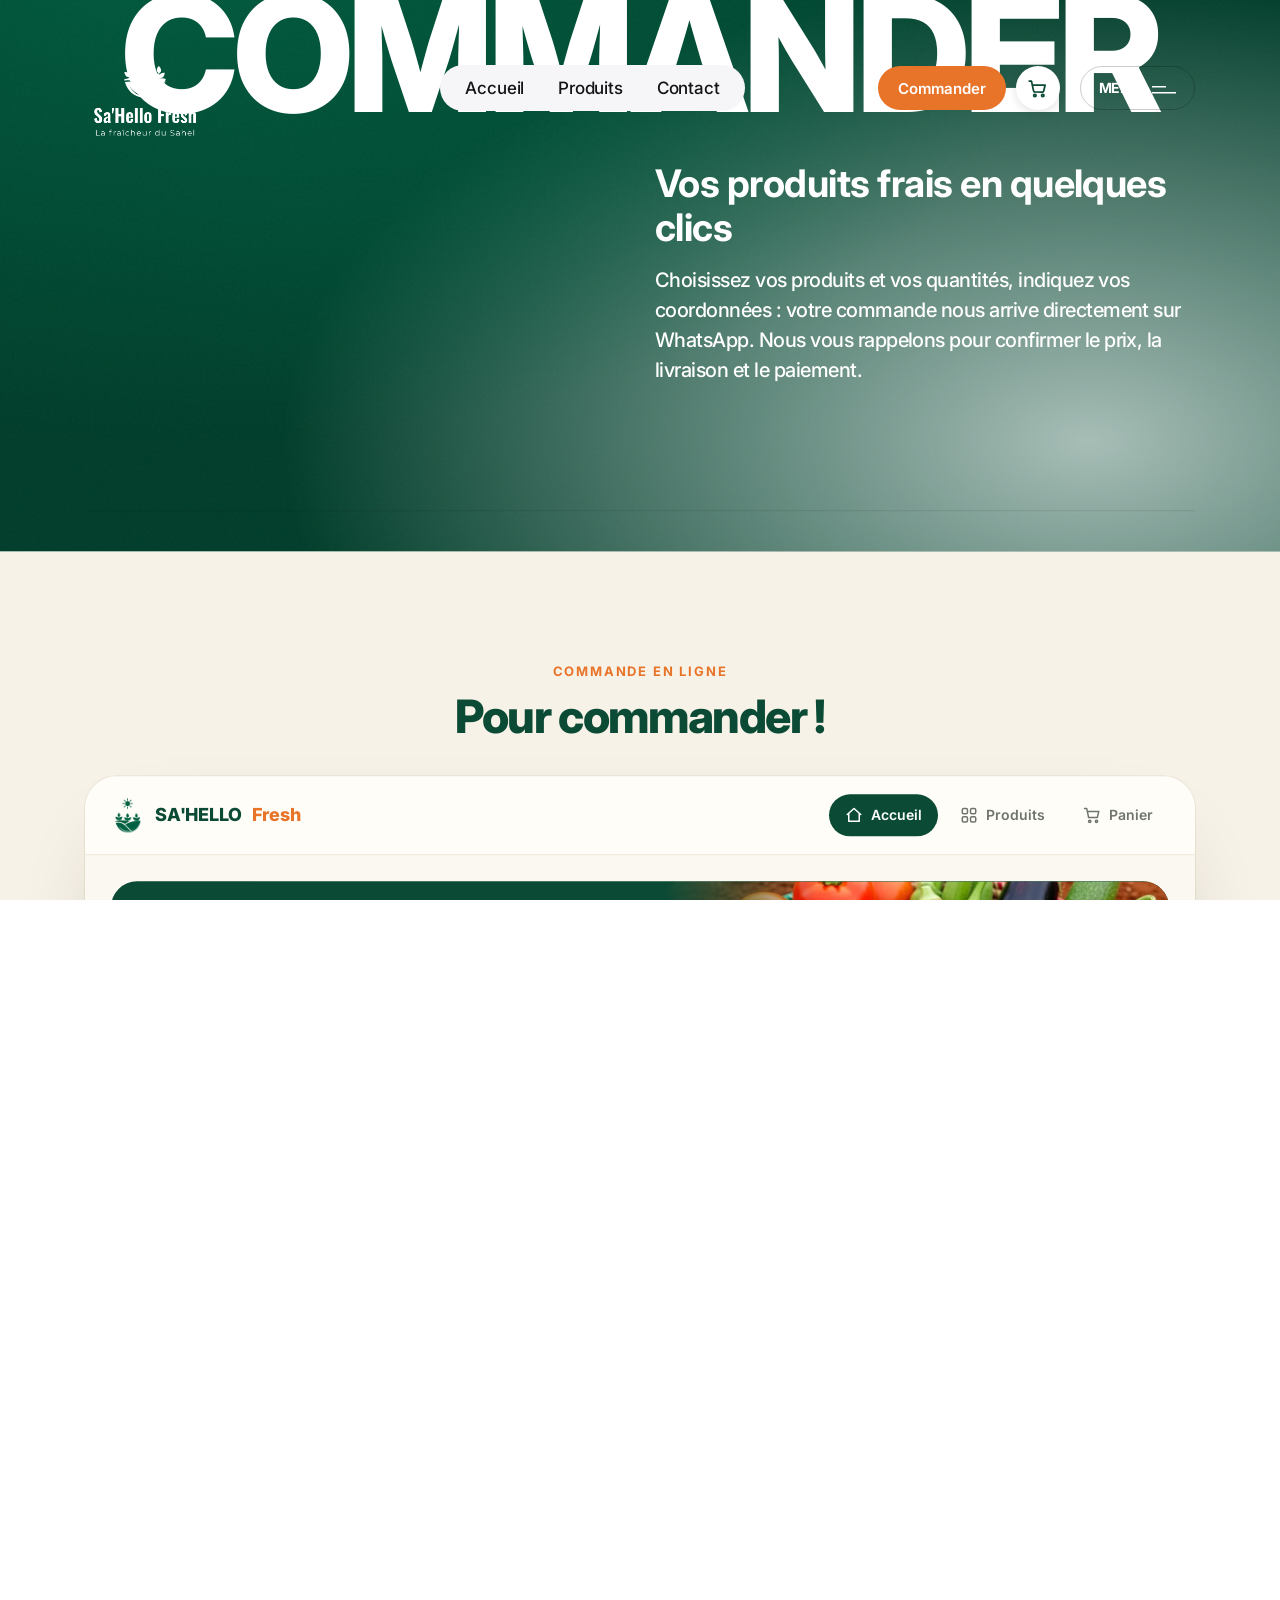
==== commander.html @ 75d5ff92 "Page Commander dédiée, boutons Commander et panier dans le menu, panier visible sur tout le site Co-" ====
<!doctype html>
<html class="no-js agntix-light" lang="zxx">

<head>

    <meta charset="utf-8">
    <meta http-equiv="x-ua-compatible" content="ie=edge">
    <title>Commander - SA'HELLO Fresh</title>
    <meta name="description" content="">
    <meta name="viewport" content="width=device-width, initial-scale=1">

    <!-- Place favicon.ico in the root directory -->
    <link rel="shortcut icon" type="image/x-icon" href="assetsahello/logo/logoavecfond.png">

    <!-- CSS here -->
    <!-- CSS here -->
    <link rel="stylesheet" href="assets/css/bootstrap.css">
    <link rel="stylesheet" href="assets/css/slick.css">
    <link rel="stylesheet" href="assets/css/swiper-bundle.css">
    <link rel="stylesheet" href="assets/css/magnific-popup.css">
    <link rel="stylesheet" href="assets/css/font-awesome-pro.css">
    <link rel="stylesheet" href="assets/css/spacing.css">
    <link rel="stylesheet" href="assets/css/atropos.min.css">
    <link rel="stylesheet" href="assets/css/main.css">
    <style>
        .tp-portfolio-masonry-header-green {
            position: relative;
            background: #003d2a !important;
            overflow: hidden;
        }
        .tp-portfolio-masonry-header-green::before {
            content: '';
            position: absolute;
            inset: 0;
            background: 
                radial-gradient(ellipse 100% 100% at 15% 15%, rgba(0, 95, 65, 0.9) 0%, rgba(0, 95, 65, 0.4) 40%, transparent 70%),
                radial-gradient(ellipse 90% 90% at 85% 85%, rgba(237, 244, 242, 0.7) 0%, rgba(237, 244, 242, 0.3) 40%, transparent 70%),
                radial-gradient(ellipse 60% 60% at 50% 50%, rgba(0, 95, 65, 0.2) 0%, transparent 70%);
            pointer-events: none;
            z-index: 0;
        }
        .tp-portfolio-masonry-header-green::after {
            content: '';
            position: absolute;
            inset: 0;
            background-image: url("data:image/svg+xml,%3Csvg viewBox='0 0 256 256' xmlns='http://www.w3.org/2000/svg'%3E%3Cfilter id='noise'%3E%3CfeTurbulence type='fractalNoise' baseFrequency='0.9' numOctaves='4' stitchTiles='stitch'/%3E%3CfeColorMatrix type='saturate' values='0'/%3E%3C/filter%3E%3Crect width='100%25' height='100%25' filter='url(%23noise)'/%3E%3C/svg%3E");
            opacity: 0.03;
            pointer-events: none;
            z-index: 1;
        }
        .tp-portfolio-masonry-header-green .container,
        .tp-portfolio-masonry-header-green .tp-portfolio-masonry-heading,
        .tp-portfolio-masonry-header-green .tp-portfolio-masonry-wrap {
            position: relative;
            z-index: 2;
        }
        .tp-portfolio-masonry-header-green .tp-portfolio-masonry-big-text,
        .tp-portfolio-masonry-header-green .tp-portfolio-masonry-top-right p,
        .tp-portfolio-masonry-header-green .tp-portfolio-masonry-social a {
            color: #FFFFFF !important;
        }
        .tp-header-inner-style .tp-header-14-bar-wrap .tp-header-8-bar:not(:hover) span {
            color: #FFFFFF !important;
        }
        .tp-header-inner-style .tp-header-14-bar-wrap .tp-header-8-bar:not(:hover) span svg path {
            fill: #FFFFFF !important;
        }
        .header-sticky.tp-header-inner-style .tp-header-menu > nav > ul > li > a {
            color: #2A4C3A !important;
        }
        .header-sticky.tp-header-inner-style .tp-header-dropdown nav ul li.has-dropdown::after {
            color: #2A4C3A !important;
        }
        .header-sticky.tp-header-inner-style .tp-header-14-bar-wrap .tp-header-8-bar span {
            color: #2A4C3A !important;
        }
        .header-sticky.tp-header-inner-style .tp-header-14-bar-wrap .tp-header-8-bar span svg path {
            fill: #2A4C3A !important;
        }
        .tp-copyright-style-6 .tp-copyright-big-text {
            color: #FFFFFF !important;
        }
        .tp-footer-style-6 .tp-footer-widget-menu ul li a:hover {
            color: #2A4C3A !important;
            background: linear-gradient(135deg, #2A4C3A 0%, #ffffff 100%) !important;
        }
        .tp-footer-style-6 .tp-footer-widget-social a:hover {
            color: #2A4C3A !important;
            background: linear-gradient(135deg, #2A4C3A 0%, #ffffff 100%) !important;
        }
        .tp-footer-style-6 .tp-footer-widget-info a:hover {
            color: #D0FF71 !important;
        }
        .tp-footer-style-6 .tp-footer-widget-title-sm.pre::before {
            background: linear-gradient(135deg, #2A4C3A 0%, #ffffff 100%) !important;
        }
        /* Bloc d'introduction : accroche en gros, texte courant plus léger */
        .tp-portfolio-masonry-top-right p.produits-accroche {
            font-size: 38px;
            font-weight: 700;
            line-height: 1.15;
            margin-bottom: 16px;
        }
        .tp-portfolio-masonry-top-right p:not(.produits-accroche) {
            font-size: 20px;
            font-weight: 500;
            line-height: 1.5;
        }
        @media (max-width: 767px) {
            .tp-portfolio-masonry-top-right p.produits-accroche { font-size: 26px; }
            .tp-portfolio-masonry-top-right p:not(.produits-accroche) { font-size: 16px; }
        }
        /* page Commander : bandeau compact, la boutique arrive vite */
        .sh-cmd-head { padding-top: 170px !important; padding-bottom: 40px !important; }
        .sh-cmd-head .tp-portfolio-masonry-heading { padding-bottom: 36px !important; }
        .sh-cmd-head .tp-portfolio-masonry-big-text { font-size: clamp(46px, 12.6vw, 220px); letter-spacing: -0.035em; white-space: nowrap; }
        .sh-cmd-head .tp-portfolio-masonry-big-text div { display: inline-block; }
        .sh-cmd-head .tp-portfolio-masonry-top-right p:not(.produits-accroche) { margin-bottom: 0; }
        @media (max-width: 1199px) { .sh-cmd-head { padding-top: 205px !important; } }
    </style>
    <link rel="stylesheet" href="assets/css/commande.css">

    <link rel="stylesheet" href="assets/css/panier.css">
</head>

<body class="tp-magic-cursor">

    <!-- Begin magic cursor -->
    <div id="magic-cursor" class="cursor-bg-red">
        <div id="ball"></div>
    </div>
    <!-- End magic cursor -->

    <!-- preloader -->

    <!-- preloader -->
    <div id="preloader">
        <h2 class="preloader-title">Sa'Hello Fresh</h2>
        <div class="preloader">
            <span></span>
            <span></span>
        </div>
    </div>
    <!-- preloader end  -->
    <!-- preloader end  -->

    <!-- back to top start -->
    <!-- back to top start -->
    <div class="back-to-top-wrapper">
        <button id="back_to_top" type="button" class="back-to-top-btn">
            <svg width="12" height="7" viewBox="0 0 12 7" fill="none" xmlns="http://www.w3.org/2000/svg">
                <path d="M11 6L6 1L1 6" stroke="currentColor" stroke-width="1.5" stroke-linecap="round" stroke-linejoin="round" />
            </svg>
        </button>
    </div>
    <!-- back to top end -->
    <!-- back to top end -->

    <!-- offcanvas start -->
    <!-- tp-offcanvus-area-start -->
    <div class="tp-offcanvas-area">
        <div class="tp-offcanvas-wrapper tp-offcanvas-sahello">
            <div class="tp-offcanvas-top d-flex align-items-center justify-content-between">
                <div class="tp-offcanvas-logo">
                    <a href="index.html">
                        <img class="logo-1" data-width="120" src="assetsahello/logo/logo1.png" alt="SA'HELLO">
                        <img class="logo-2" data-width="120" src="assetsahello/logo/logoblanc.png" alt="SA'HELLO">
                    </a>
                </div>
                <div class="tp-offcanvas-close">
                    <button class="tp-offcanvas-close-btn">
                        <svg width="37" height="38" viewBox="0 0 37 38" fill="none" xmlns="http://www.w3.org/2000/svg">
                            <path d="M9.19141 9.80762L27.5762 28.1924" stroke="currentColor" stroke-width="1.5" stroke-linecap="round" stroke-linejoin="round" />
                            <path d="M9.19141 28.1924L27.5762 9.80761" stroke="currentColor" stroke-width="1.5" stroke-linecap="round" stroke-linejoin="round" />
                        </svg>
                    </button>
                </div>
            </div>
            <div class="tp-offcanvas-main">
                <div class="tp-offcanvas-content d-none d-xl-block">
                    <h3 class="tp-offcanvas-title">SA'HELLO FRESH</h3>
                    <p>Des produits frais et sains toute l'année à proximité. Agriculture écologique au Mali.</p>
                </div>
                <div class="tp-offcanvas-menu d-xl-none">
                    <nav></nav>
                </div>
                <div class="tp-offcanvas-contact">
                    <h3 class="tp-offcanvas-title sm">Contact</h3>
                    <ul>
                        <li><a href="tel:+22370436243">+223 70 43 62 43</a></li>
                        <li><a href="tel:+22370437443">+223 70 43 74 43</a></li>
                        <li><a href="mailto:contact@sahello.com">contact@sahello.com</a></li>
                        <li><a href="https://www.google.com/maps/search/Kati+Sananfara+Mali" target="_blank">Kati Sananfara, Mali</a></li>
                    </ul>
                </div>
                <div class="tp-offcanvas-social">
                    <h3 class="tp-offcanvas-title sm">Suivez-nous</h3>
                    <ul>
                        <li>
                            <a href="#">
                                <svg width="16" height="16" viewBox="0 0 16 16" fill="none" xmlns="http://www.w3.org/2000/svg">
                                    <path d="M11.25 1.5H4.75C2.95507 1.5 1.5 2.95507 1.5 4.75V11.25C1.5 13.0449 2.95507 14.5 4.75 14.5H11.25C13.0449 14.5 14.5 13.0449 14.5 11.25V4.75C14.5 2.95507 13.0449 1.5 11.25 1.5Z" stroke="currentColor" stroke-width="1.5" stroke-linecap="round" stroke-linejoin="round" />
                                    <path d="M10.6016 7.5907C10.6818 8.13166 10.5894 8.68414 10.3375 9.16955C10.0856 9.65497 9.68711 10.0486 9.19862 10.2945C8.71014 10.5404 8.15656 10.6259 7.61663 10.5391C7.0767 10.4522 6.57791 10.1972 6.19121 9.81055C5.80451 9.42385 5.54959 8.92506 5.46271 8.38513C5.37583 7.8452 5.46141 7.29163 5.70728 6.80314C5.95315 6.31465 6.34679 5.91613 6.83221 5.66425C7.31763 5.41238 7.87011 5.31998 8.41107 5.4002C8.96287 5.48202 9.47372 5.73915 9.86817 6.1336C10.2626 6.52804 10.5197 7.0389 10.6016 7.5907Z" stroke="currentColor" stroke-width="1.5" stroke-linecap="round" stroke-linejoin="round" />
                                    <path d="M11.5742 4.42578H11.5842" stroke="currentColor" stroke-width="1.5" stroke-linecap="round" stroke-linejoin="round" />
                                </svg>
                            </a>
                        </li>
                        <li>
                            <a href="#">
                                <svg width="18" height="18" viewBox="0 0 18 18" fill="none" xmlns="http://www.w3.org/2000/svg">
                                    <path d="M2.50589 12.7494C4.57662 16.336 9.16278 17.5648 12.7494 15.4941C14.2113 14.65 15.2816 13.388 15.8962 11.9461C16.7895 9.85066 16.7208 7.37526 15.4941 5.25063C14.2674 3.12599 12.1581 1.82872 9.89669 1.55462C8.34063 1.366 6.71259 1.66183 5.25063 2.50589C1.66403 4.57662 0.435172 9.16278 2.50589 12.7494Z" stroke="currentColor" stroke-width="1.5" />
                                    <path d="M12.7127 15.4292C12.7127 15.4292 12.0086 10.4867 10.5011 7.87559C8.99362 5.26451 5.28935 2.57155 5.28935 2.57155M5.68449 15.6124C6.79553 12.2606 12.34 8.54524 16.3975 9.43537M12.311 2.4082C11.1953 5.72344 5.75732 9.38453 1.71875 8.58915" stroke="currentColor" stroke-width="1.5" stroke-linecap="round" />
                                </svg>
                            </a>
                        </li>
                        <li>
                            <a href="#">
                                <svg width="18" height="11" viewBox="0 0 18 11" fill="none" xmlns="http://www.w3.org/2000/svg">
                                    <path d="M1 5.5715H6.33342C7.62867 5.5715 8.61917 6.56199 8.61917 7.85725C8.61917 9.15251 7.62867 10.143 6.33342 10.143H1.76192C1.30477 10.143 1 9.83823 1 9.38108V1.76192C1 1.30477 1.30477 1 1.76192 1H5.5715C6.86676 1 7.85725 1.99049 7.85725 3.28575C7.85725 4.58101 6.86676 5.5715 5.5715 5.5715H1Z" stroke="currentColor" stroke-width="1.5" stroke-miterlimit="10"></path>
                                    <path d="M10.9062 7.09454H17.0016C17.0016 5.41832 15.6301 4.04688 13.9539 4.04688C12.2777 4.04688 10.9062 5.41832 10.9062 7.09454ZM10.9062 7.09454C10.9062 8.77076 12.2777 10.1422 13.9539 10.1422H15.2492" stroke="currentColor" stroke-width="1.5" stroke-miterlimit="10" stroke-linecap="round" stroke-linejoin="round"></path>
                                    <path d="M16.1125 1.44434H11.668" stroke="currentColor" stroke-width="1.2" stroke-miterlimit="10" stroke-linecap="round" stroke-linejoin="round"></path>
                                </svg>
                            </a>
                        </li>
                        <li>
                            <a href="#">
                                <svg width="18" height="14" viewBox="0 0 18 14" fill="none" xmlns="http://www.w3.org/2000/svg">
                                    <path d="M12.75 13H5.25C3 13 1.5 11.5 1.5 9.25V4.75C1.5 2.5 3 1 5.25 1H12.75C15 1 16.5 2.5 16.5 4.75V9.25C16.5 11.5 15 13 12.75 13Z" stroke="currentColor" stroke-width="1.5" stroke-miterlimit="10" stroke-linecap="round" stroke-linejoin="round" />
                                    <path d="M8.70676 5.14837L10.8006 6.40465C11.5543 6.90716 11.5543 7.66093 10.8006 8.16344L8.70676 9.41972C7.86923 9.92224 7.19922 9.50348 7.19922 8.5822V6.06964C7.19922 4.98086 7.86923 4.64585 8.70676 5.14837Z" fill="currentColor" />
                                </svg>
                            </a>
                        </li>
                    </ul>
                </div>
            </div>
        </div>
    </div>
    <div class="body-overlay"></div>
    <!-- tp-offcanvus-area-end -->
    <!-- offcanvas end -->

    <!-- header area start -->
    <div id="header-sticky" class="tp-header-area tp-header-inner-style tp-header-ptb tp-header-blur sticky-white-bg header-transparent mt-30 @@class">
        <div class="container container-1830">
            <div class="row align-items-center">
                <div class="col-xl-2 col-lg-6 col-6">
                    <div class="tp-header-logo">
                        <a href="index.html">
                            <img data-width="120" class="logo-white" src="assetsahello/logo/logoblanc.png" alt="">
                            <img data-width="120" class="logo-black d-none" src="assetsahello/logo/logo1.png" alt="">
                        </a>
                    </div>
                </div>
                <div class="col-xl-7 d-none d-xl-block">
                    <div class="tp-header-box text-center">
                        <div class="tp-header-menu tp-header-dropdown dropdown-white-bg">
                            <nav class="tp-mobile-menu-active">
                                <ul>
                                    <li><a href="index.html">Accueil</a></li>
                                    <li><a href="produits.html">Produits</a></li>
                                    <li><a href="commander.html">Commander</a></li>
                                    <li><a href="contact.html">Contact</a></li>
                                </ul>
                            </nav>
                        </div>
                    </div>
                </div>
                <div class="col-xl-3 col-lg-6 col-6">
                    <div class="tp-header-right text-end">
                        <div class="sh-hactions">
                            <a class="sh-hbtn" href="commander.html">Commander</a>
                            <a class="sh-hcart" href="commander.html#panier" aria-label="Panier"><svg viewBox="0 0 24 24" fill="none" stroke="currentColor" stroke-width="2" stroke-linecap="round" stroke-linejoin="round" aria-hidden="true"><circle cx="9" cy="20" r="1.4"/><circle cx="18" cy="20" r="1.4"/><path d="M2.5 3.5h2.6l2.4 11.2a1.6 1.6 0 0 0 1.6 1.3h8.4a1.6 1.6 0 0 0 1.6-1.2l1.6-6.8H6.2"/></svg><span class="sh-hcart-n" hidden>0</span></a>
                        </div>
                        <div class="tp-header-14-bar-wrap ml-20">
                            <button class="tp-header-8-bar tp-offcanvas-open-btn">
                                <span>Menu</span>
                                <span>
                                    <svg width="24" height="8" viewBox="0 0 24 8" fill="none" xmlns="http://www.w3.org/2000/svg">
                                        <path d="M0 0H14V1.5H0V0Z" fill="currentcolor" />
                                        <path d="M0 6H24V7.5H0V6Z" fill="currentcolor" />
                                    </svg>
                                </span>
                            </button>
                        </div>
                    </div>
                </div>
            </div>
        </div>
    </div>
    <!-- header area end -->


    <div id="smooth-wrapper">
        <div id="smooth-content">

            <main>

                <!-- portfolio masonry area start -->
                <div class="tp-portfolio-masonry-ptb tp-portfolio-masonry-header-green sh-cmd-head pt-130 pb-80">
                    <div class="container container-1830">
                        <div class="row">
                            <div class="col-lg-12">
                                <div class="tp-portfolio-masonry-heading pb-80">
                                    <h2 class="tp-portfolio-masonry-big-text tp-char-animation">Commander</h2>
                                </div>
                            </div>
                        </div>
                        <div class="tp-portfolio-masonry-wrap">
                            <div class="row">
                                <div class="col-xl-6 col-lg-4"></div>
                                <div class="col-xl-6 col-lg-8">
                                    <div class="tp-portfolio-masonry-top-right">
                                        <p class="produits-accroche">Vos produits frais en quelques clics</p>
                                        <p>
                                            Choisissez vos produits et vos quantités, indiquez vos coordonnées : votre commande nous arrive directement sur WhatsApp. Nous vous rappelons pour confirmer le prix, la livraison et le paiement.
                                        </p>
                                    </div>
                                </div>
                            </div>
                        </div>
                    </div>
                </div>
                <!-- portfolio masonry area end -->



                <!-- pour commander start -->
                <section class="shc" id="commander">
                    <div class="container container-1230">
                        <div class="shc-intro">
                            <p class="shc-kicker">Commande en ligne</p>
                            <h2 class="shc-h2">Pour commander&nbsp;!</h2>
                        </div>
                        <div class="sha" id="sha"></div>
                    </div>
                </section>
                <!-- pour commander end -->


            </main>

            <footer>

                <!-- footer area start -->
                <div class="tp-footer-area tp-footer-style-6 pt-120 pb-35" data-bg-color="#003d2a">
                    <div class="container">
                        <div class="row align-items-center">
                            <div class="col-xl-4 col-lg-4 col-md-12">
                                <div class="tp-footer-widget tp-footer-col-1 pb-40 tp_fade_anim" data-delay=".3">
                                    <h4 class="tp-footer-widget-title">SA'HELLO <br> Mali.</h4>
                                    <div class="tp-footer-widget-social">
                                        <a href="#">
                                            <span>
                                                <svg width="12" height="16" viewBox="0 0 12 16" fill="none" xmlns="http://www.w3.org/2000/svg">
                                                    <path fill-rule="evenodd" clip-rule="evenodd" d="M1.82727 6.83333C1.14284 6.83333 1 6.96763 1 7.61111V8.77778C1 9.42126 1.14284 9.55556 1.82727 9.55556H3.48182V14.2222C3.48182 14.8657 3.62466 15 4.30909 15H5.96364C6.64807 15 6.79091 14.8657 6.79091 14.2222V9.55556H8.64871C9.1678 9.55556 9.30155 9.4607 9.44416 8.99145L9.7987 7.82478C10.043 7.02095 9.89246 6.83333 9.00326 6.83333H6.79091V4.88889C6.79091 4.45933 7.16129 4.11111 7.61818 4.11111H9.97273C10.6572 4.11111 10.8 3.97681 10.8 3.33333V1.77778C10.8 1.1343 10.6572 1 9.97273 1H7.61818C5.33373 1 3.48182 2.74111 3.48182 4.88889V6.83333H1.82727Z" stroke="currentcolor" stroke-width="1.5" stroke-linejoin="round" />
                                                </svg>
                                            </span>
                                        </a>
                                        <a href="#">
                                            <span>
                                                <svg width="14" height="13" viewBox="0 0 14 13" fill="none" xmlns="http://www.w3.org/2000/svg">
                                                    <path fill-rule="evenodd" clip-rule="evenodd" d="M4.41177 0H0L5.23083 6.87316L0.334618 12.6389H2.59681L6.29998 8.27809L9.58823 12.5988H14L8.6172 5.52593L8.62673 5.53813L13.2614 0.0802914H10.9992L7.55741 4.13336L4.41177 0ZM2.43522 1.20371H3.80866L11.5648 11.395H10.1913L2.43522 1.20371Z" fill="currentcolor" />
                                                </svg>
                                            </span>
                                        </a>
                                        <a href="#">
                                            <span>
                                                <svg width="18" height="18" viewBox="0 0 18 18" fill="none" xmlns="http://www.w3.org/2000/svg">
                                                    <path d="M16.9989 10.0113C16.2575 9.87227 15.4949 9.7998 14.7168 9.7998C10.435 9.7998 6.62665 11.9938 4.19922 15.3997M14.5997 3.39941C12.0962 6.33329 8.33416 8.19931 4.12763 8.19931C3.05145 8.19931 2.00436 8.07718 1 7.84627M11.0941 17.0005C11.2946 16.0293 11.3999 15.0235 11.3999 13.9931C11.3999 8.94036 8.86738 4.47788 5 1.80078M16.9997 8.99983C16.9997 13.418 13.418 16.9997 8.99983 16.9997C4.58165 16.9997 1 13.418 1 8.99983C1 4.58165 4.58165 1 8.99983 1C13.418 1 16.9997 4.58165 16.9997 8.99983Z" stroke="currentcolor" stroke-width="1.5" stroke-linejoin="round" />
                                                </svg>
                                            </span>
                                        </a>
                                        <a href="#">
                                            <span>
                                                <svg width="16" height="16" viewBox="0 0 16 16" fill="none" xmlns="http://www.w3.org/2000/svg">
                                                    <path d="M12.0586 4.94727C12.6109 4.94727 13.0586 4.49955 13.0586 3.94727C13.0586 3.39498 12.6109 2.94727 12.0586 2.94727V4.94727ZM12.0496 2.94727C11.4973 2.94727 11.0496 3.39498 11.0496 3.94727C11.0496 4.49955 11.4973 4.94727 12.0496 4.94727V2.94727ZM8 14C6.32181 14 5.16377 13.9979 4.2928 13.8808C3.45059 13.7675 3.02803 13.5636 2.73223 13.2678L1.31802 14.682C2.04735 15.4113 2.96231 15.7199 4.0263 15.8629C5.06152 16.0021 6.37835 16 8 16V14ZM0 8C0 9.62165 -0.00212373 10.9385 0.137058 11.9737C0.280107 13.0377 0.588687 13.9526 1.31802 14.682L2.73223 13.2678C2.43644 12.972 2.23246 12.5494 2.11922 11.7072C2.00212 10.8362 2 9.67819 2 8H0ZM14 8C14 9.67819 13.9979 10.8362 13.8808 11.7072C13.7675 12.5494 13.5636 12.972 13.2678 13.2678L14.682 14.682C15.4113 13.9526 15.7199 13.0377 15.8629 11.9737C16.0021 10.9385 16 9.62165 16 8H14ZM8 16C9.62165 16 10.9385 16.0021 11.9737 15.8629C13.0377 15.7199 13.9526 15.4113 14.682 14.682L13.2678 13.2678C12.972 13.5636 12.5494 13.7675 11.7072 13.8808C10.8362 13.9979 9.67819 14 8 14V16ZM8 2C9.67819 2 10.8362 2.00212 11.7072 2.11922C12.5494 2.23246 12.972 2.43644 13.2678 2.73223L14.682 1.31802C13.9526 0.588687 13.0377 0.280107 11.9737 0.137058C10.9385 -0.00212373 9.62165 0 8 0V2ZM16 8C16 6.37835 16.0021 5.06152 15.8629 4.0263C15.7199 2.96231 15.4113 2.04735 14.682 1.31802L13.2678 2.73223C13.5636 3.02803 13.7675 3.45059 13.8808 4.2928C13.9979 5.16377 14 6.32181 14 8H16ZM8 0C6.37835 0 5.06152 -0.00212373 4.0263 0.137058C2.96231 0.280107 2.04735 0.588687 1.31802 1.31802L2.73223 2.73223C3.02803 2.43644 3.45059 2.23246 4.2928 2.11922C5.16377 2.00212 6.32181 2 8 2V0ZM2 8C2 6.32181 2.00212 5.16377 2.11922 4.2928C2.23246 3.45059 2.43644 3.02803 2.73223 2.73223L1.31802 1.31802C0.588687 2.04735 0.280107 2.96231 0.137058 4.0263C-0.00212373 5.06152 0 6.37835 0 8H2ZM10.3171 8.00134C10.3171 9.28031 9.28031 10.3171 8.00134 10.3171V12.3171C10.3849 12.3171 12.3171 10.3849 12.3171 8.00134H10.3171ZM8.00134 10.3171C6.72236 10.3171 5.68555 9.28031 5.68555 8.00134H3.68555C3.68555 10.3849 5.61779 12.3171 8.00134 12.3171V10.3171ZM5.68555 8.00134C5.68555 6.72236 6.72236 5.68555 8.00134 5.68555V3.68555C5.61779 3.68555 3.68555 5.61779 3.68555 8.00134H5.68555ZM8.00134 5.68555C9.28031 5.68555 10.3171 6.72236 10.3171 8.00134H12.3171C12.3171 5.61779 10.3849 3.68555 8.00134 3.68555V5.68555ZM12.0586 2.94727H12.0496V4.94727H12.0586V2.94727Z" fill="currentcolor" />
                                                </svg>
                                            </span>
                                        </a>
                                    </div>
                                </div>
                            </div>
                            <div class="col-xl-5 col-lg-4 col-md-6">
                                <div class="tp-footer-widget tp-footer-col-2 pb-40 tp_fade_anim" data-delay=".5">
                                    <h4 class="tp-footer-widget-title-sm pre mb-25">Nos produits</h4>
                                    <div class="tp-footer-widget-menu">
                                        <ul>
                                            <li><a href="#" onclick="return false;">Maraîchage</a></li>
                                            <li><a href="#" onclick="return false;">Pisciculture</a></li>
                                            <li><a href="#" onclick="return false;">Aviculture</a></li>
                                            <li><a href="#" onclick="return false;">Transformation</a></li>
                                            <li><a href="#" onclick="return false;">Apiculture</a></li>
                                        </ul>
                                    </div>
                                </div>
                            </div>
                            <div class="col-xl-3 col-lg-4 col-md-6">
                                <div class="tp-footer-widget tp-footer-col-3 pb-40 mb-30 tp_fade_anim" data-delay=".7">
                                    <h4 class="tp-footer-widget-title-sm pre mb-20">Contact</h4>
                                    <div class="tp-footer-widget-info">
                                        <a href="mailto:contact@sahello.com">contact@sahello.com</a>
                                        <a href="tel:+3025550107">+223 77777777</a>
                                    </div>
                                    <div class="tp-footer-widget-info">
                                        <a href="https://www.google.com/maps/" target="_blank">Dio Ba, Mali</a>
                                    </div>
                                </div>
                            </div>
                        </div>
                    </div>
                </div>

                <div class="tp-copyright-area tp-copyright-style-6" data-bg-color="#003d2a">
                    <div class="container">
                        <div class="row">
                            <div class="col-xl-12">
                                <div class="tp-copyright-content text-center text-md-start tp_fade_anim" data-delay=".3" data-fade-from="bottom" data-ease="bounce" data-on-scroll="3">
                                    <h2 class="tp-copyright-big-text">SA'HELLO</h2>
                                </div>
                            </div>
                        </div>
                    </div>
                </div>
                <!-- footer area end -->

            </footer>

        </div>
    </div>



    <!-- JS here -->

    <!-- JS here -->


    <script src="assets/js/vendor/jquery.js"></script>
    <script src="assets/js/bootstrap-bundle.js"></script>
    <script src="assets/js/swiper-bundle.js"></script>
    <script src="assets/js/plugin.js"></script>
    <script src="assets/js/three.js"></script>
    <script src="assets/js/slick.js"></script>
    <script src="assets/js/scroll-magic.js"></script>
    <script src="assets/js/hover-effect.umd.js"></script>
    <script src="assets/js/magnific-popup.js"></script>
    <script src="assets/js/parallax-slider.js"></script>
    <script src="assets/js/nice-select.js"></script>
    <script src="assets/js/purecounter.js"></script>
    <script src="assets/js/isotope-pkgd.js"></script>
    <script src="assets/js/imagesloaded-pkgd.js"></script>
    <script src="assets/js/ajax-form.js"></script>
    <script src="assets/js/Observer.min.js"></script>
    <script src="assets/js/splitting.min.js"></script>
    <script src="assets/js/webgl.js"></script>
    <script src="assets/js/parallax-scroll.js"></script>
    <script src="assets/js/atropos.js"></script>
    <script src="assets/js/slider-active.js"></script>
    <script src="assets/js/main.js"></script>
    <script src="assets/js/tp-cursor.js"></script>
    <script src="assets/js/portfolio-slider-1.js"></script>
    <script type="module" src="assets/js/distortion-img.js"></script>
    <script type="module" src="assets/js/skew-slider/index.js"></script>
    <script type="module" src="assets/js/img-revel/index.js"></script>


    <!-- JS here -->
    <!-- JS here -->

    <script src="assets/js/commande.js"></script>
    <script src="assets/js/panier.js"></script>
</body>

</html>
---- assets/css/spacing.css ----
.mt-5{margin-top:5px !important}.mt-10{margin-top:10px}.mt-15{margin-top:15px}.mt-20{margin-top:20px}.mt-25{margin-top:25px}.mt-30{margin-top:30px}.mt-35{margin-top:35px}.mt-40{margin-top:40px}.mt-45{margin-top:45px}.mt-50{margin-top:50px}.mt-55{margin-top:55px}.mt-60{margin-top:60px}.mt-65{margin-top:65px}.mt-70{margin-top:70px}.mt-75{margin-top:75px}.mt-80{margin-top:80px}.mt-85{margin-top:85px}.mt-90{margin-top:90px}.mt-95{margin-top:95px}.mt-100{margin-top:100px}.mt-105{margin-top:105px}.mt-110{margin-top:110px}.mt-115{margin-top:115px}.mt-120{margin-top:120px}.mt-125{margin-top:125px}.mt-130{margin-top:130px}.mt-135{margin-top:135px}.mt-140{margin-top:140px}.mt-145{margin-top:145px}.mt-150{margin-top:150px}.mt-155{margin-top:155px}.mt-160{margin-top:160px}.mt-165{margin-top:165px}.mt-170{margin-top:170px}.mt-175{margin-top:175px}.mt-180{margin-top:180px}.mt-185{margin-top:185px}.mt-190{margin-top:190px}.mt-195{margin-top:195px}.mt-200{margin-top:200px}.mb-5{margin-bottom:5px !important}.mb-10{margin-bottom:10px}.mb-15{margin-bottom:15px}.mb-20{margin-bottom:20px}.mb-25{margin-bottom:25px}.mb-30{margin-bottom:30px}.mb-35{margin-bottom:35px}.mb-40{margin-bottom:40px}.mb-45{margin-bottom:45px}.mb-50{margin-bottom:50px}.mb-55{margin-bottom:55px}.mb-60{margin-bottom:60px}.mb-65{margin-bottom:65px}.mb-70{margin-bottom:70px}.mb-75{margin-bottom:75px}.mb-80{margin-bottom:80px}.mb-85{margin-bottom:85px}.mb-90{margin-bottom:90px}.mb-95{margin-bottom:95px}.mb-100{margin-bottom:100px}.mb-105{margin-bottom:105px}.mb-110{margin-bottom:110px}.mb-115{margin-bottom:115px}.mb-120{margin-bottom:120px}.mb-125{margin-bottom:125px}.mb-130{margin-bottom:130px}.mb-135{margin-bottom:135px}.mb-140{margin-bottom:140px}.mb-145{margin-bottom:145px}.mb-150{margin-bottom:150px}.mb-155{margin-bottom:155px}.mb-160{margin-bottom:160px}.mb-165{margin-bottom:165px}.mb-170{margin-bottom:170px}.mb-175{margin-bottom:175px}.mb-180{margin-bottom:180px}.mb-185{margin-bottom:185px}.mb-190{margin-bottom:190px}.mb-195{margin-bottom:195px}.mb-200{margin-bottom:200px}.ml-5{margin-left:5px}.ml-10{margin-left:10px}.ml-15{margin-left:15px}.ml-20{margin-left:20px}.ml-25{margin-left:25px}.ml-30{margin-left:30px}.ml-35{margin-left:35px}.ml-40{margin-left:40px}.ml-45{margin-left:45px}.ml-50{margin-left:50px}.ml-55{margin-left:55px}.ml-60{margin-left:60px}.ml-65{margin-left:65px}.ml-70{margin-left:70px}.ml-75{margin-left:75px}.ml-80{margin-left:80px}.ml-85{margin-left:85px}.ml-90{margin-left:90px}.ml-95{margin-left:95px}.ml-100{margin-left:100px}.ml-105{margin-left:105px}.ml-110{margin-left:110px}.ml-115{margin-left:115px}.ml-120{margin-left:120px}.ml-125{margin-left:125px}.ml-130{margin-left:130px}.ml-135{margin-left:135px}.ml-140{margin-left:140px}.ml-145{margin-left:145px}.ml-150{margin-left:150px}.ml-155{margin-left:155px}.ml-160{margin-left:160px}.ml-165{margin-left:165px}.ml-170{margin-left:170px}.ml-175{margin-left:175px}.ml-180{margin-left:180px}.ml-185{margin-left:185px}.ml-190{margin-left:190px}.ml-195{margin-left:195px}.ml-200{margin-left:200px}.mr-5{margin-right:5px}.mr-10{margin-right:10px}.mr-15{margin-right:15px}.mr-20{margin-right:20px}.mr-25{margin-right:25px}.mr-30{margin-right:30px}.mr-35{margin-right:35px}.mr-40{margin-right:40px}.mr-45{margin-right:45px}.mr-50{margin-right:50px}.mr-55{margin-right:55px}.mr-60{margin-right:60px}.mr-65{margin-right:65px}.mr-70{margin-right:70px}.mr-75{margin-right:75px}.mr-80{margin-right:80px}.mr-85{margin-right:85px}.mr-90{margin-right:90px}.mr-95{margin-right:95px}.mr-100{margin-right:100px}.mr-105{margin-right:105px}.mr-110{margin-right:110px}.mr-115{margin-right:115px}.mr-120{margin-right:120px}.mr-125{margin-right:125px}.mr-130{margin-right:130px}.mr-135{margin-right:135px}.mr-140{margin-right:140px}.mr-145{margin-right:145px}.mr-150{margin-right:150px}.mr-155{margin-right:155px}.mr-160{margin-right:160px}.mr-165{margin-right:165px}.mr-170{margin-right:170px}.mr-175{margin-right:175px}.mr-180{margin-right:180px}.mr-185{margin-right:185px}.mr-190{margin-right:190px}.mr-195{margin-right:195px}.mr-200{margin-right:200px}.pt-5{padding-top:5px !important}.pt-10{padding-top:10px}.pt-15{padding-top:15px}.pt-20{padding-top:20px}.pt-25{padding-top:25px}.pt-30{padding-top:30px}.pt-35{padding-top:35px}.pt-40{padding-top:40px}.pt-45{padding-top:45px}.pt-50{padding-top:50px}.pt-55{padding-top:55px}.pt-60{padding-top:60px}.pt-65{padding-top:65px}.pt-70{padding-top:70px}.pt-75{padding-top:75px}.pt-80{padding-top:80px}.pt-85{padding-top:85px}.pt-90{padding-top:90px}.pt-95{padding-top:95px}.pt-100{padding-top:100px}.pt-105{padding-top:105px}.pt-110{padding-top:110px}.pt-115{padding-top:115px}.pt-120{padding-top:120px}.pt-125{padding-top:125px}.pt-130{padding-top:130px}.pt-135{padding-top:135px}.pt-140{padding-top:140px}.pt-145{padding-top:145px}.pt-150{padding-top:150px}.pt-155{padding-top:155px}.pt-160{padding-top:160px}.pt-165{padding-top:165px}.pt-170{padding-top:170px}.pt-175{padding-top:175px}.pt-180{padding-top:180px}.pt-185{padding-top:185px}.pt-190{padding-top:190px}.pt-195{padding-top:195px}.pt-200{padding-top:200px}.pt-270{padding-top:270px}.pb-5{padding-bottom:5px !important}.pb-10{padding-bottom:10px}.pb-15{padding-bottom:15px}.pb-20{padding-bottom:20px}.pb-25{padding-bottom:25px}.pb-30{padding-bottom:30px}.pb-35{padding-bottom:35px}.pb-40{padding-bottom:40px}.pb-45{padding-bottom:45px}.pb-50{padding-bottom:50px}.pb-55{padding-bottom:55px}.pb-60{padding-bottom:60px}.pb-65{padding-bottom:65px}.pb-70{padding-bottom:70px}.pb-75{padding-bottom:75px}.pb-80{padding-bottom:80px}.pb-85{padding-bottom:85px}.pb-90{padding-bottom:90px}.pb-95{padding-bottom:95px}.pb-100{padding-bottom:100px}.pb-105{padding-bottom:105px}.pb-110{padding-bottom:110px}.pb-115{padding-bottom:115px}.pb-120{padding-bottom:120px}.pb-125{padding-bottom:125px}.pb-130{padding-bottom:130px}.pb-135{padding-bottom:135px}.pb-140{padding-bottom:140px}.pb-145{padding-bottom:145px}.pb-150{padding-bottom:150px}.pb-155{padding-bottom:155px}.pb-160{padding-bottom:160px}.pb-165{padding-bottom:165px}.pb-170{padding-bottom:170px}.pb-175{padding-bottom:175px}.pb-180{padding-bottom:180px}.pb-185{padding-bottom:185px}.pb-190{padding-bottom:190px}.pb-195{padding-bottom:195px}.pb-200{padding-bottom:200px}.pl-5{padding-left:5px}.pl-10{padding-left:10px}.pl-15{padding-left:15px}.pl-20{padding-left:20px}.pl-25{padding-left:25px}.pl-30{padding-left:30px}.pl-35{padding-left:35px}.pl-40{padding-left:40px}.pl-45{padding-left:45px}.pl-50{padding-left:50px}.pl-55{padding-left:55px}.pl-60{padding-left:60px}.pl-65{padding-left:65px}.pl-70{padding-left:70px}.pl-75{padding-left:75px}.pl-80{padding-left:80px}.pl-85{padding-left:85px}.pl-90{padding-left:90px}.pl-95{padding-left:95px}.pl-100{padding-left:100px}.pl-105{padding-left:105px}.pl-110{padding-left:110px}.pl-115{padding-left:115px}.pl-120{padding-left:120px}.pl-125{padding-left:125px}.pl-130{padding-left:130px}.pl-135{padding-left:135px}.pl-140{padding-left:140px}.pl-145{padding-left:145px}.pl-150{padding-left:150px}.pl-155{padding-left:155px}.pl-160{padding-left:160px}.pl-165{padding-left:165px}.pl-170{padding-left:170px}.pl-175{padding-left:175px}.pl-180{padding-left:180px}.pl-185{padding-left:185px}.pl-190{padding-left:190px}.pl-195{padding-left:195px}.pl-200{padding-left:200px}.pr-5{padding-right:5px}.pr-10{padding-right:10px}.pr-15{padding-right:15px}.pr-20{padding-right:20px}.pr-25{padding-right:25px}.pr-30{padding-right:30px}.pr-35{padding-right:35px}.pr-40{padding-right:40px}.pr-45{padding-right:45px}.pr-50{padding-right:50px}.pr-55{padding-right:55px}.pr-60{padding-right:60px}.pr-65{padding-right:65px}.pr-70{padding-right:70px}.pr-75{padding-right:75px}.pr-80{padding-right:80px}.pr-85{padding-right:85px}.pr-90{padding-right:90px}.pr-95{padding-right:95px}.pr-100{padding-right:100px}.pr-105{padding-right:105px}.pr-110{padding-right:110px}.pr-115{padding-right:115px}.pr-120{padding-right:120px}.pr-125{padding-right:125px}.pr-130{padding-right:130px}.pr-135{padding-right:135px}.pr-140{padding-right:140px}.pr-145{padding-right:145px}.pr-150{padding-right:150px}.pr-155{padding-right:155px}.pr-160{padding-right:160px}.pr-165{padding-right:165px}.pr-170{padding-right:170px}.pr-175{padding-right:175px}.pr-180{padding-right:180px}.pr-185{padding-right:185px}.pr-190{padding-right:190px}.pr-195{padding-right:195px}.pr-200{padding-right:200px}
---- assets/css/atropos.min.css ----
/**
 * Atropos 2.0.2
 * Touch-friendly 3D parallax hover effects
 * https://atroposjs.com
 *
 * Copyright 2021-2023 
 *
 * Released under the MIT License
 *
 * Released on: July 4, 2023
 */

 .atropos {
    position: relative;
    display: block;
    perspective: 1200px;
    transform: translate3d(0, 0, 0);
}
.atropos-rotate-scroll-x,
.atropos-rotate-scroll-y,
.atropos-rotate-touch {
    -webkit-tap-highlight-color: transparent;
    -webkit-touch-callout: none;
    -webkit-user-select: none;
    -moz-user-select: none;
    user-select: none;
}
.atropos-rotate-touch-scroll-y {
    touch-action: pan-y;
}
.atropos-rotate-touch-scroll-x {
    touch-action: pan-x;
}
.atropos-rotate-touch {
    touch-action: none;
}
.atropos-rotate,
.atropos-scale {
    width: 100%;
    height: 100%;
    transform-style: preserve-3d;
    transition-property: transform;
    display: block;
}
.atropos-highlight,
.atropos-shadow {
    position: absolute;
    pointer-events: none;
    transition-property: transform, opacity;
    display: block;
    opacity: 0;
}
.atropos-shadow {
    z-index: -1;
    left: 0;
    top: 0;
    width: 100%;
    height: 100%;
}
.atropos-highlight {
    left: -50%;
    top: -50%;
    width: auto;
    height: auto;
    z-index: 0;
}
.atropos-rotate {
    position: relative;
}
.atropos-inner {
    width: 100%;
    height: 100%;
    position: relative;
    transform-style: preserve-3d;
    transform: translate3d(0, 0, 0);
    display: block;
}
.atropos-active {
    z-index: 1;
}
.atropos-active .atropos-shadow {
    opacity: 1 !important;
}
::slotted([data-atropos-offset]),
[data-atropos-offset] {
    transition-property: transform;
}
[data-atropos-opacity] {
    transition-property: opacity;
}
::slotted([data-atropos-offset][data-atropos-opacity]),
[data-atropos-offset][data-atropos-opacity] {
    transition-property: transform, opacity;
}
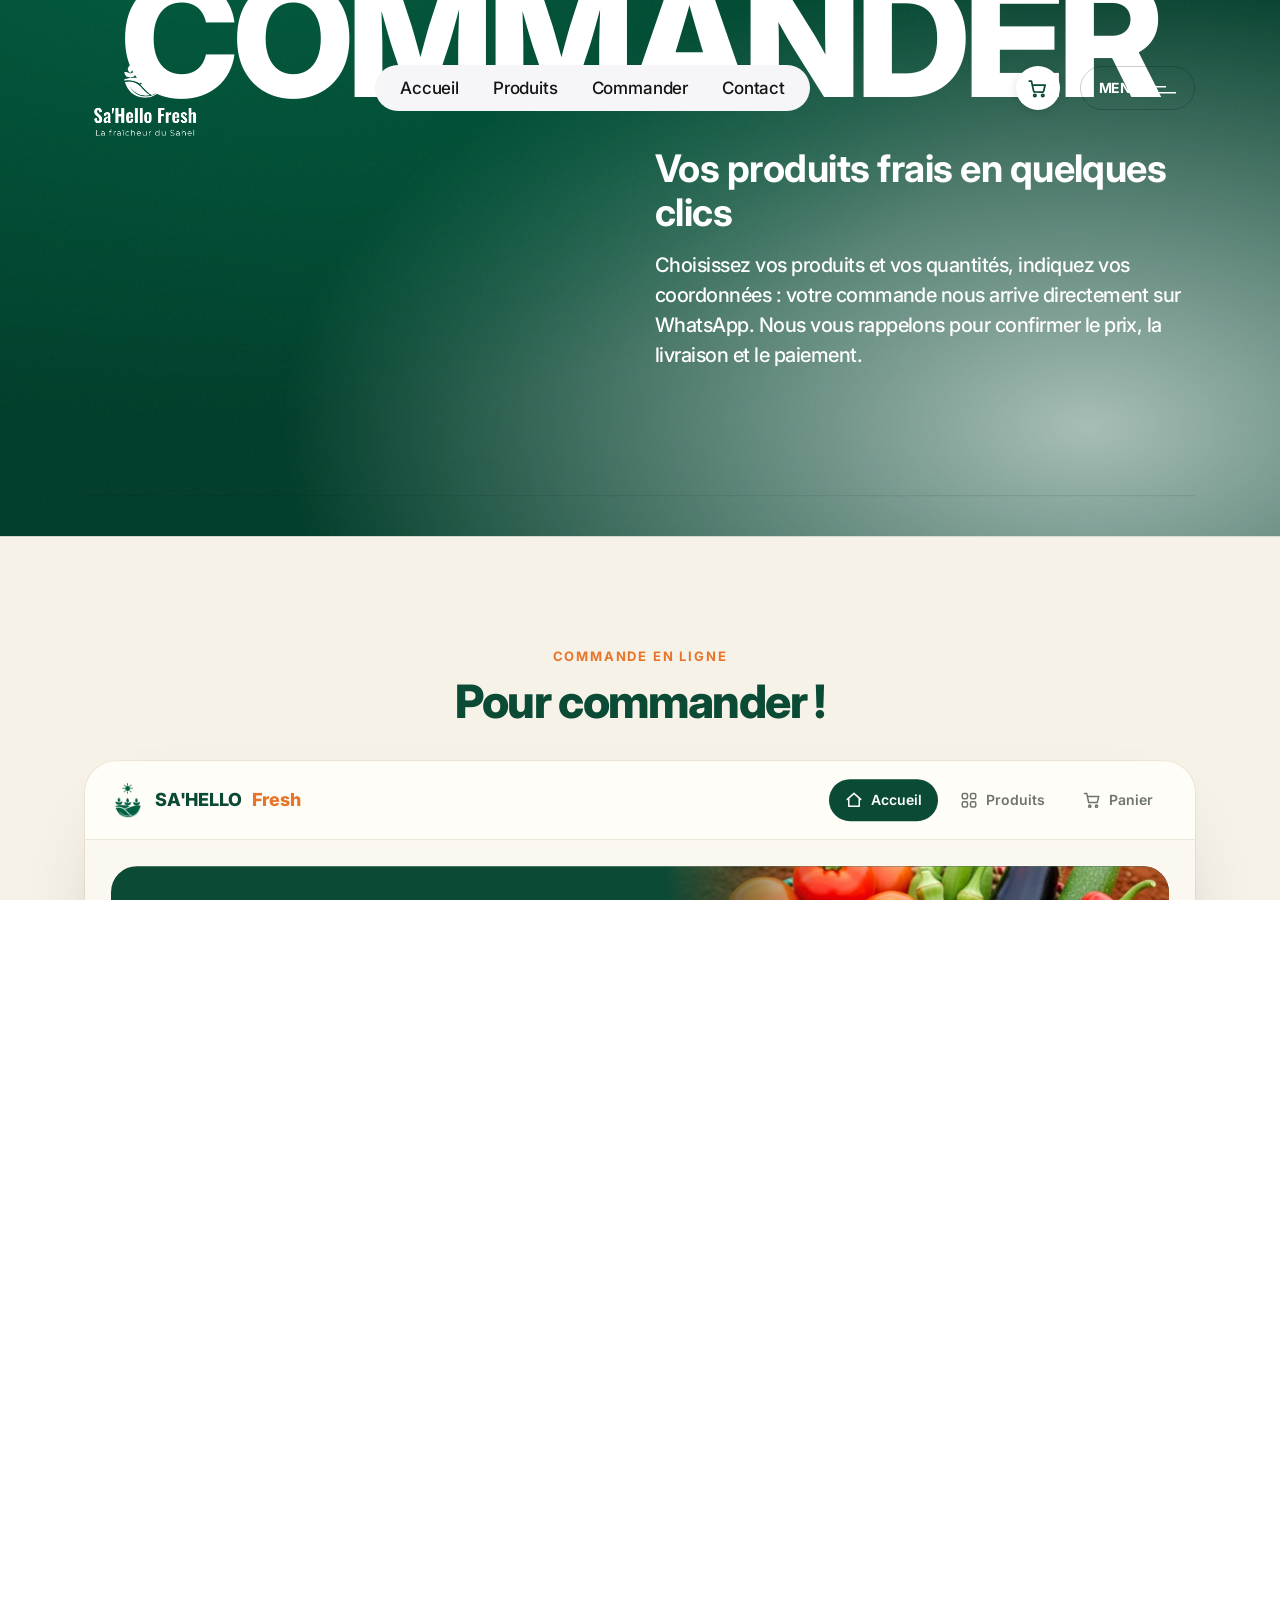
==== commit 638f758f: "En-tête : retrait du bouton Commander, le panier suffit (Commander reste dans le menu) Co-Authored-B" ====
--- a/commander.html
+++ b/commander.html
@@ -268,7 +268,6 @@
                 <div class="col-xl-3 col-lg-6 col-6">
                     <div class="tp-header-right text-end">
                         <div class="sh-hactions">
-                            <a class="sh-hbtn" href="commander.html">Commander</a>
                             <a class="sh-hcart" href="commander.html#panier" aria-label="Panier"><svg viewBox="0 0 24 24" fill="none" stroke="currentColor" stroke-width="2" stroke-linecap="round" stroke-linejoin="round" aria-hidden="true"><circle cx="9" cy="20" r="1.4"/><circle cx="18" cy="20" r="1.4"/><path d="M2.5 3.5h2.6l2.4 11.2a1.6 1.6 0 0 0 1.6 1.3h8.4a1.6 1.6 0 0 0 1.6-1.2l1.6-6.8H6.2"/></svg><span class="sh-hcart-n" hidden>0</span></a>
                         </div>
                         <div class="tp-header-14-bar-wrap ml-20">
--- a/assets/css/panier.css
+++ b/assets/css/panier.css
@@ -24,8 +24,6 @@
 .tp-header-right .sh-hactions { margin-right: 0; flex-shrink: 0; }
 .tp-header-right .tp-header-14-bar-wrap { flex-shrink: 0; }
 .tp-header-right .tp-header-8-bar { white-space: nowrap; }
-/* sur ordinateur, le bouton orange remplace le lien « Commander » du menu central */
-.tp-header-menu li:has(> a[href="commander.html"]) { display: none; }
 .tp-header-2-right { align-items: center; }
 
 /* pastille flottante, en bas à gauche (le bouton « haut de page » est à droite) */
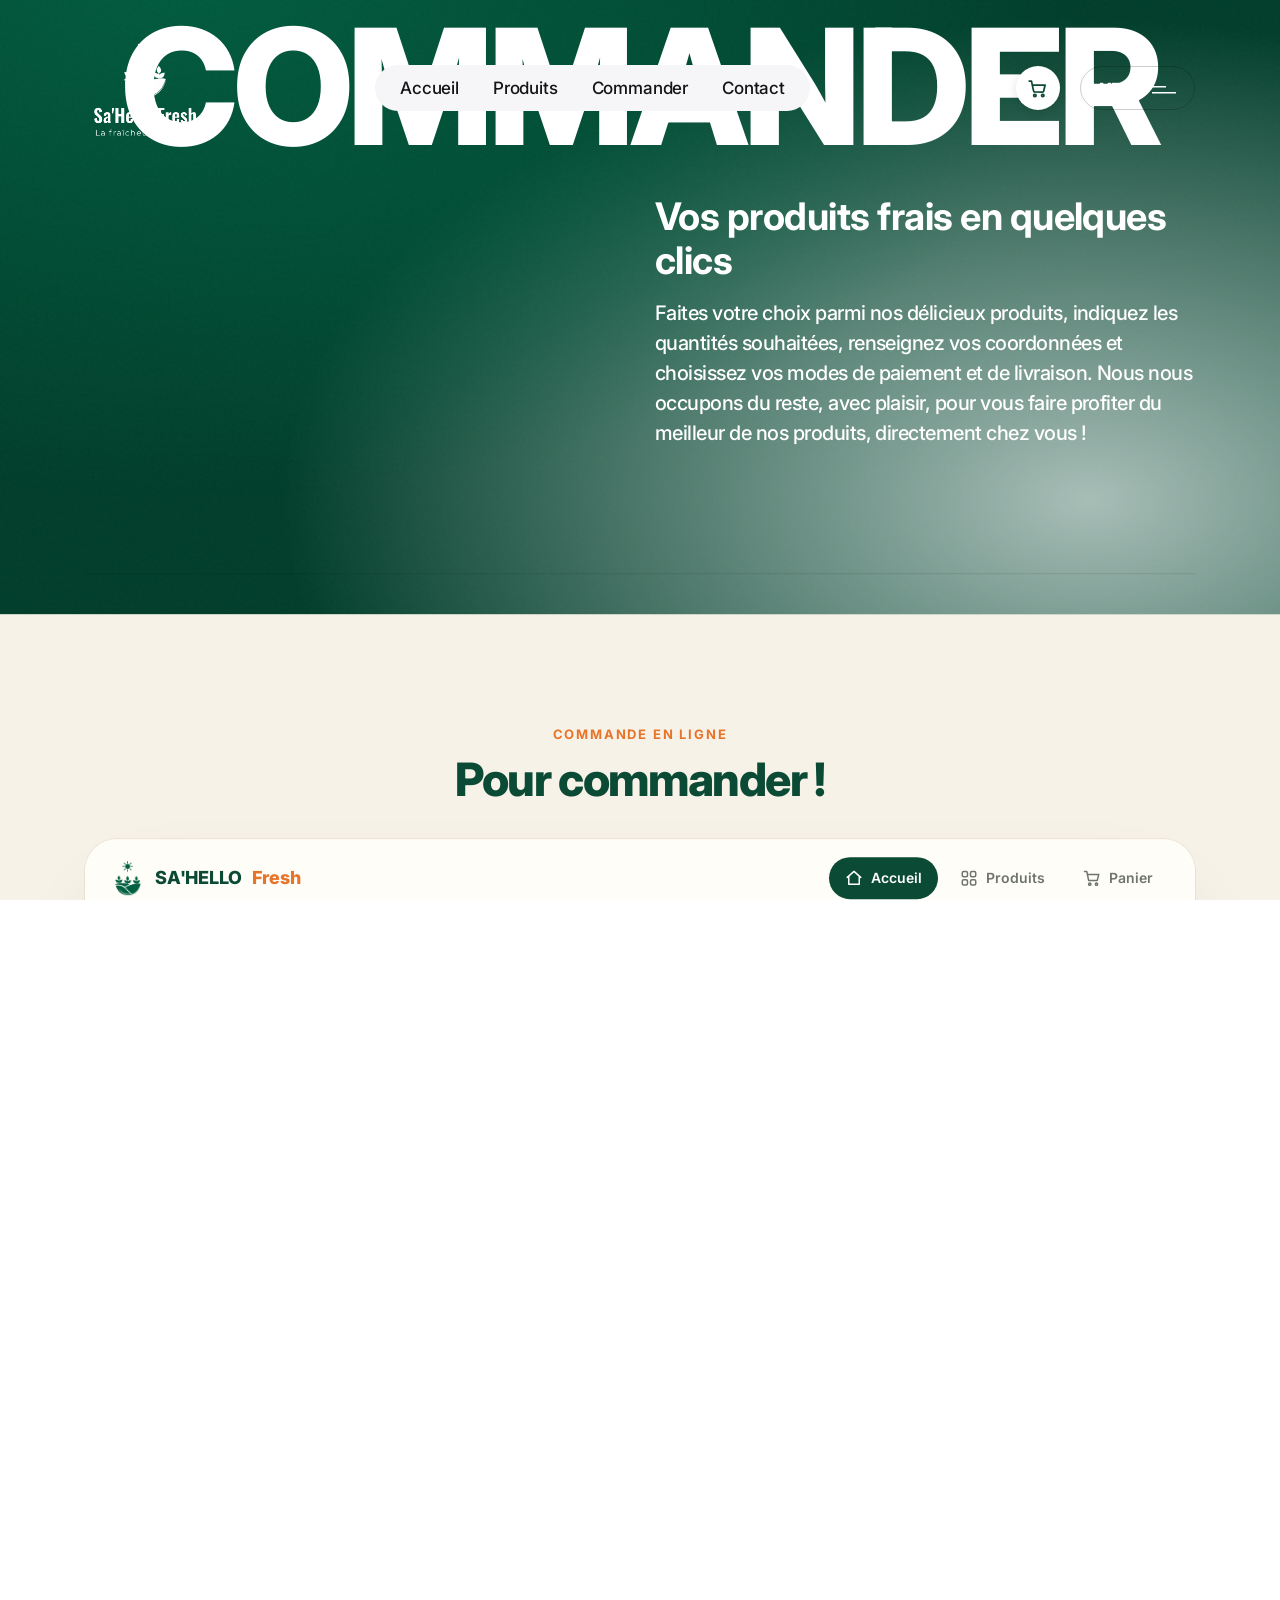
==== commit 0b5f2036: "Commander : nouveau texte d'introduction Co-Authored-By: Claude Opus 5.5 <noreply@anthropic.com>" ====
--- a/commander.html
+++ b/commander.html
@@ -311,7 +311,7 @@
                                     <div class="tp-portfolio-masonry-top-right">
                                         <p class="produits-accroche">Vos produits frais en quelques clics</p>
                                         <p>
-                                            Choisissez vos produits et vos quantités, indiquez vos coordonnées : votre commande nous arrive directement sur WhatsApp. Nous vous rappelons pour confirmer le prix, la livraison et le paiement.
+                                            Faites votre choix parmi nos délicieux produits, indiquez les quantités souhaitées, renseignez vos coordonnées et choisissez vos modes de paiement et de livraison. Nous nous occupons du reste, avec plaisir, pour vous faire profiter du meilleur de nos produits, directement chez vous !
                                         </p>
                                     </div>
                                 </div>
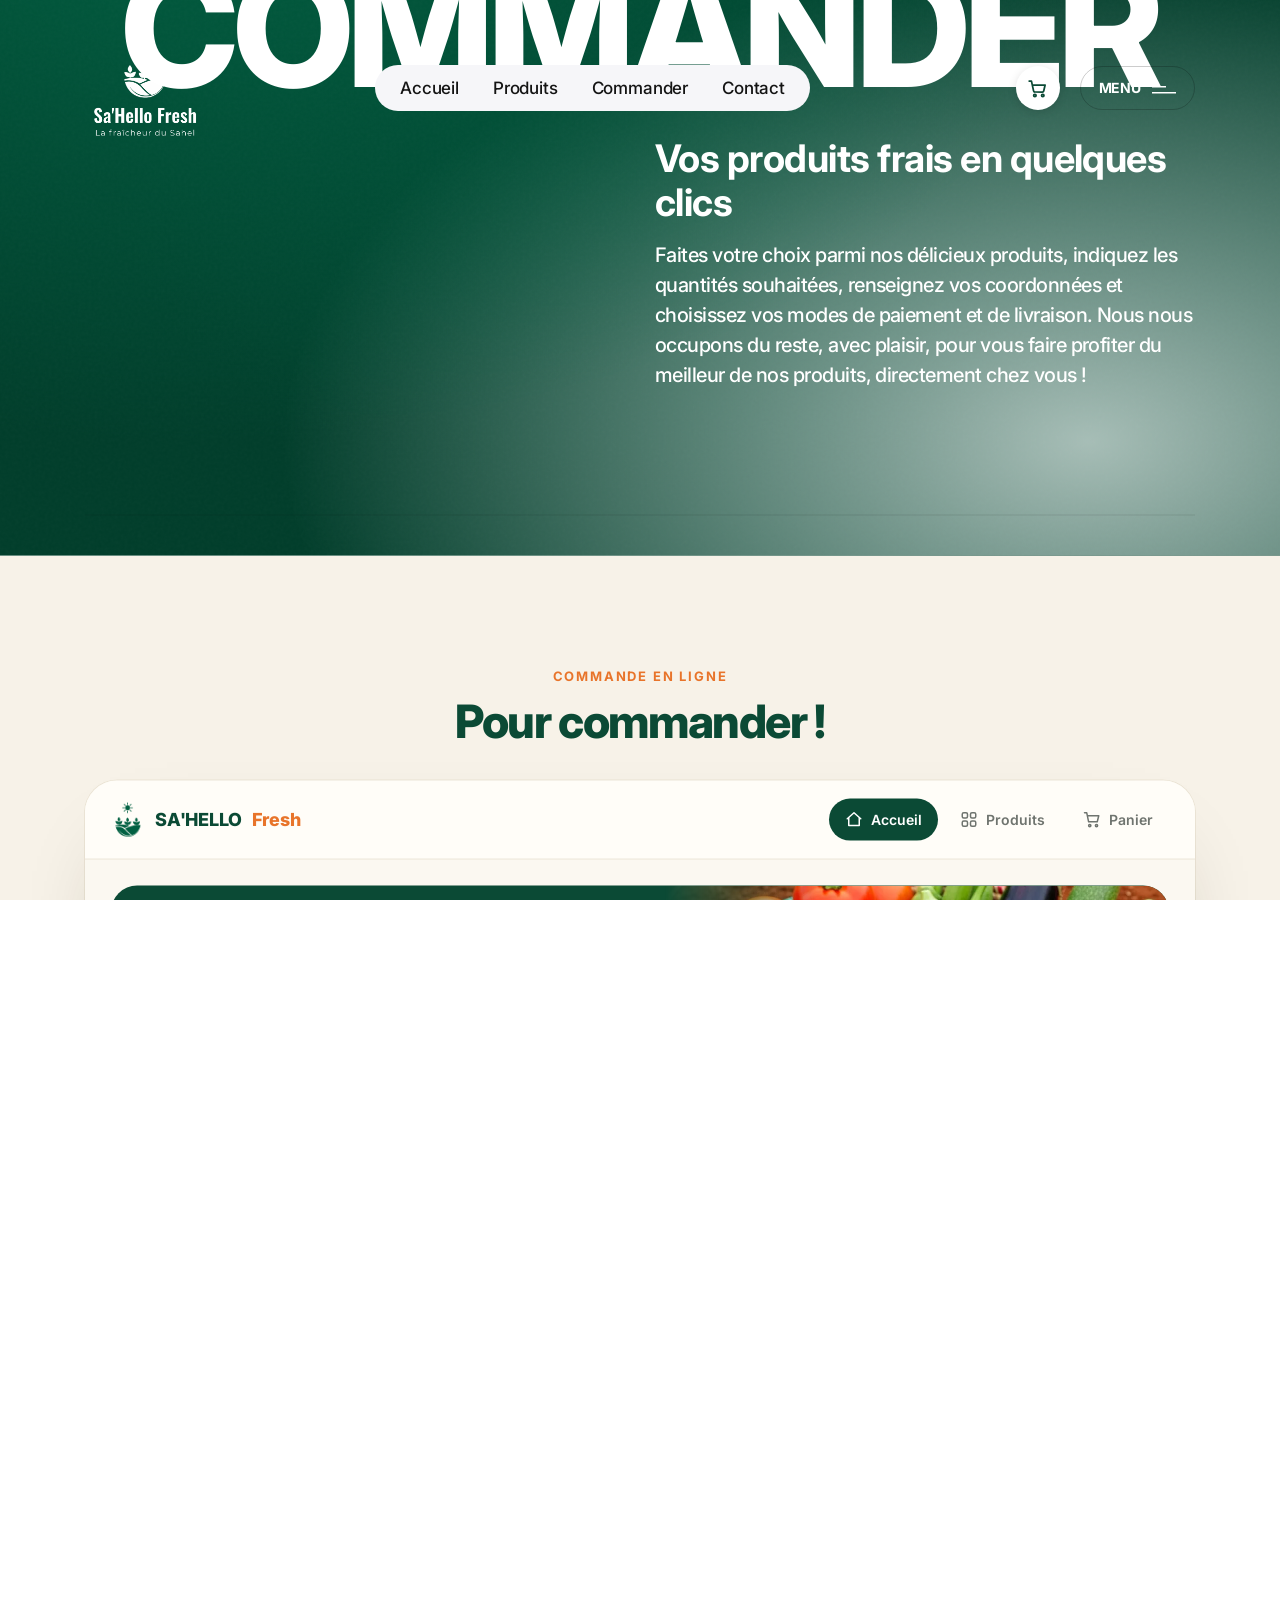
==== commit 4c941675: "Vraies photos de la ferme (WebP optimisés) et allègement des pages Co-Authored-By: Claude Opus 5.5 <" ====
--- a/commander.html
+++ b/commander.html
@@ -438,10 +438,8 @@
     <script src="assets/js/bootstrap-bundle.js"></script>
     <script src="assets/js/swiper-bundle.js"></script>
     <script src="assets/js/plugin.js"></script>
-    <script src="assets/js/three.js"></script>
     <script src="assets/js/slick.js"></script>
     <script src="assets/js/scroll-magic.js"></script>
-    <script src="assets/js/hover-effect.umd.js"></script>
     <script src="assets/js/magnific-popup.js"></script>
     <script src="assets/js/parallax-slider.js"></script>
     <script src="assets/js/nice-select.js"></script>
@@ -451,7 +449,6 @@
     <script src="assets/js/ajax-form.js"></script>
     <script src="assets/js/Observer.min.js"></script>
     <script src="assets/js/splitting.min.js"></script>
-    <script src="assets/js/webgl.js"></script>
     <script src="assets/js/parallax-scroll.js"></script>
     <script src="assets/js/atropos.js"></script>
     <script src="assets/js/slider-active.js"></script>
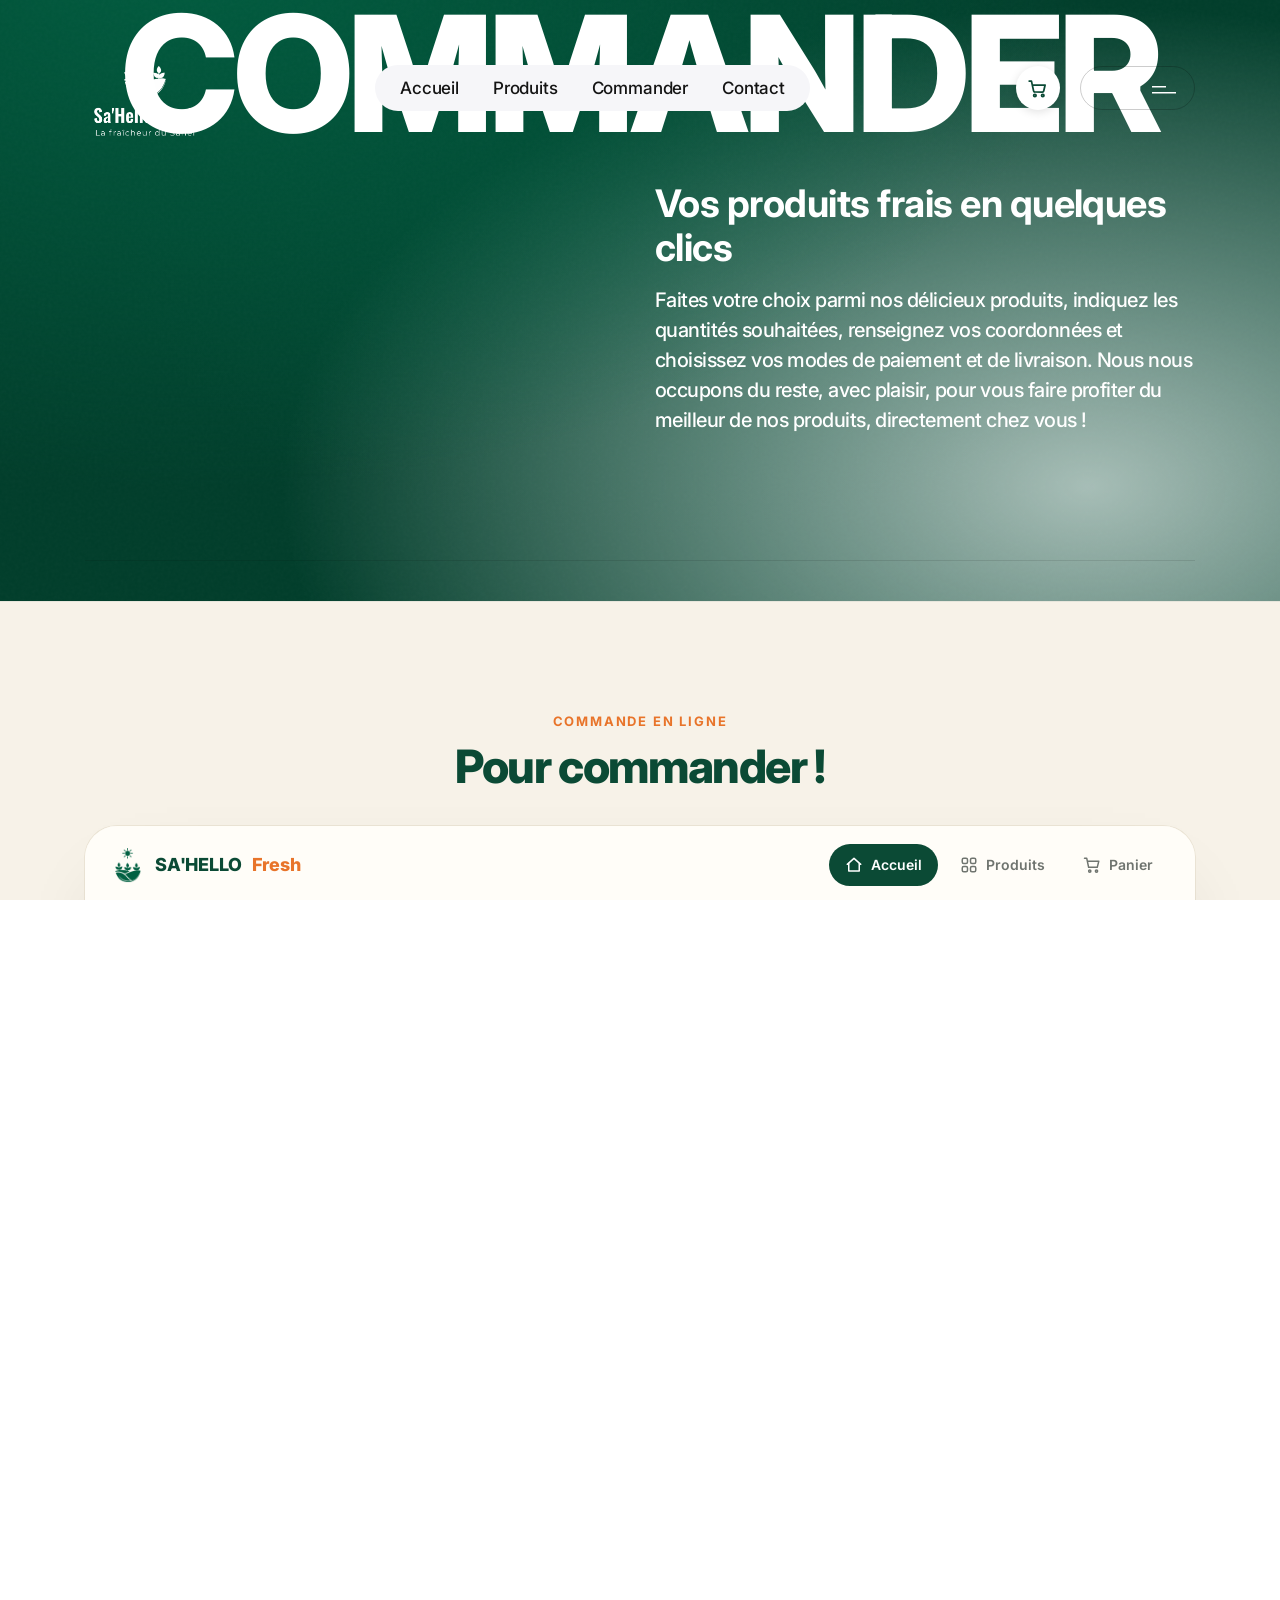
==== commit 5885a345: "Mosaïque : retour aux images d'origine ; CSS/JS du site versionnés pour contourner le cache Co-Autho" ====
--- a/commander.html
+++ b/commander.html
@@ -118,9 +118,9 @@
         .sh-cmd-head .tp-portfolio-masonry-top-right p:not(.produits-accroche) { margin-bottom: 0; }
         @media (max-width: 1199px) { .sh-cmd-head { padding-top: 205px !important; } }
     </style>
-    <link rel="stylesheet" href="assets/css/commande.css">
-
-    <link rel="stylesheet" href="assets/css/panier.css">
+    <link rel="stylesheet" href="assets/css/commande.css?v=20261125">
+
+    <link rel="stylesheet" href="assets/css/panier.css?v=20261125">
 </head>
 
 <body class="tp-magic-cursor">
@@ -463,8 +463,8 @@
     <!-- JS here -->
     <!-- JS here -->
 
-    <script src="assets/js/commande.js"></script>
-    <script src="assets/js/panier.js"></script>
+    <script src="assets/js/commande.js?v=20261125"></script>
+    <script src="assets/js/panier.js?v=20261125"></script>
 </body>
 
 </html>
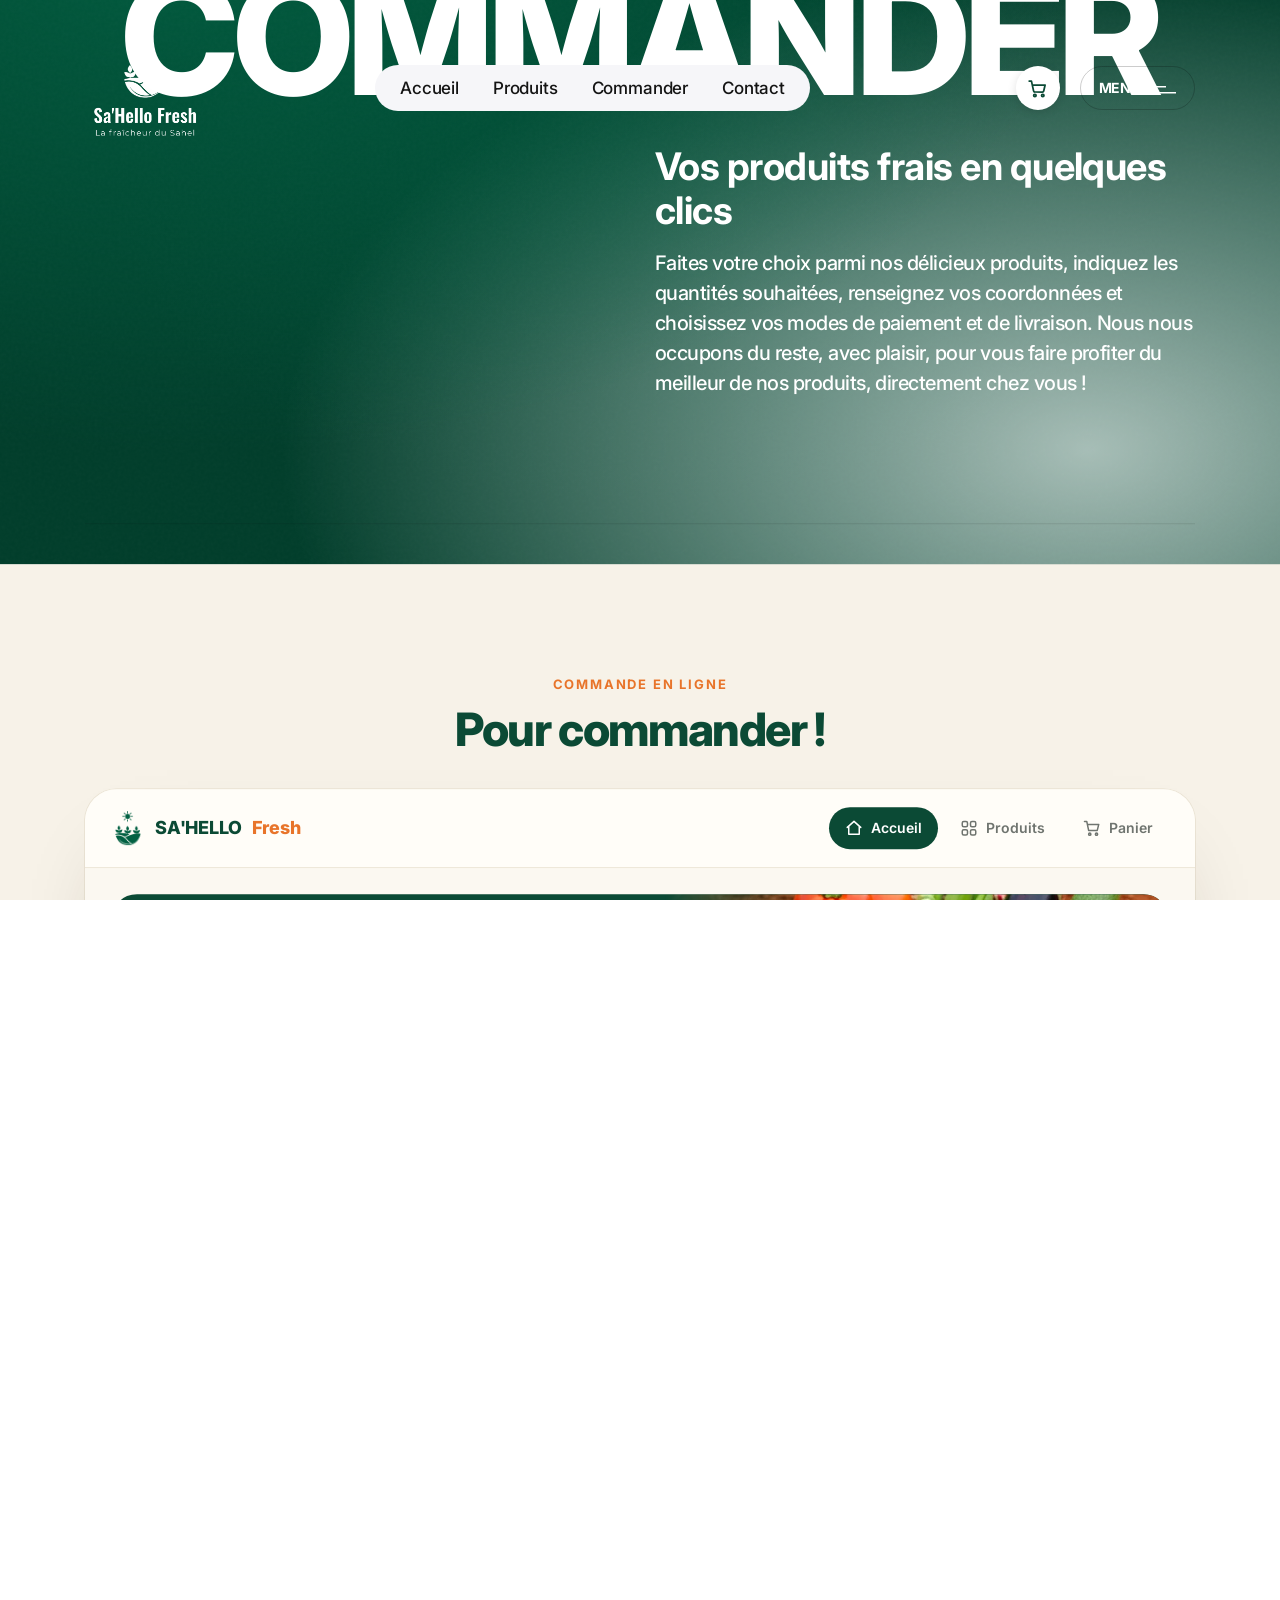
==== commit b256ef8f: "Numéros : +223 72 70 79 14 et +223 66 26 00 20 ; WhatsApp (commandes et contact) sur le 66 26 00 20 " ====
--- a/commander.html
+++ b/commander.html
@@ -187,8 +187,8 @@
                 <div class="tp-offcanvas-contact">
                     <h3 class="tp-offcanvas-title sm">Contact</h3>
                     <ul>
-                        <li><a href="tel:+22370436243">+223 70 43 62 43</a></li>
-                        <li><a href="tel:+22370437443">+223 70 43 74 43</a></li>
+                        <li><a href="tel:+22372707914">+223 72 70 79 14</a></li>
+                        <li><a href="tel:+22366260020">+223 66 26 00 20</a></li>
                         <li><a href="mailto:contact@sahello.com">contact@sahello.com</a></li>
                         <li><a href="https://www.google.com/maps/search/Kati+Sananfara+Mali" target="_blank">Kati Sananfara, Mali</a></li>
                     </ul>
@@ -463,7 +463,7 @@
     <!-- JS here -->
     <!-- JS here -->
 
-    <script src="assets/js/commande.js?v=20261125"></script>
+    <script src="assets/js/commande.js?v=20261126"></script>
     <script src="assets/js/panier.js?v=20261125"></script>
 </body>
 
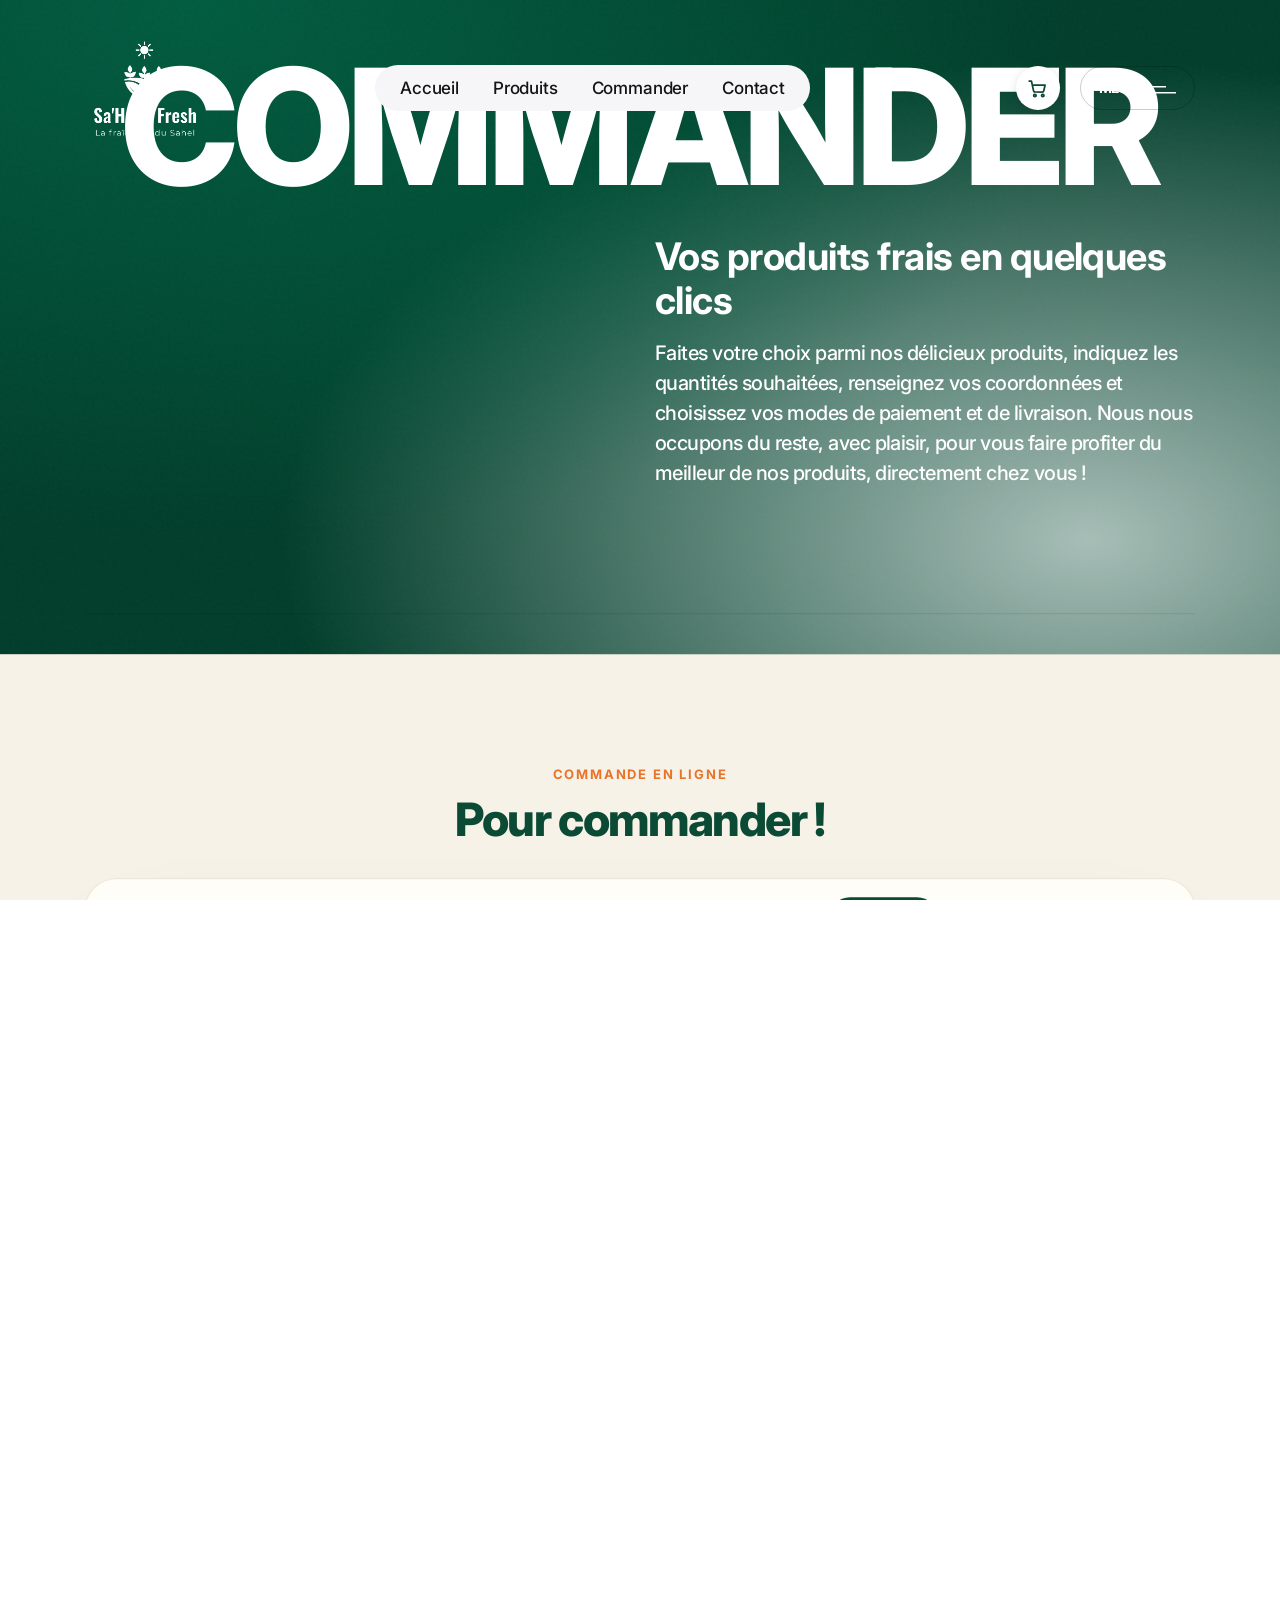
==== commit 99bfb43c: "Numéro WhatsApp (66 26 00 20) en premier partout, bouton Appelez-nous inclus Co-Authored-By: Claude " ====
--- a/commander.html
+++ b/commander.html
@@ -187,8 +187,8 @@
                 <div class="tp-offcanvas-contact">
                     <h3 class="tp-offcanvas-title sm">Contact</h3>
                     <ul>
+                        <li><a href="tel:+22366260020">+223 66 26 00 20</a></li>
                         <li><a href="tel:+22372707914">+223 72 70 79 14</a></li>
-                        <li><a href="tel:+22366260020">+223 66 26 00 20</a></li>
                         <li><a href="mailto:contact@sahello.com">contact@sahello.com</a></li>
                         <li><a href="https://www.google.com/maps/search/Kati+Sananfara+Mali" target="_blank">Kati Sananfara, Mali</a></li>
                     </ul>
